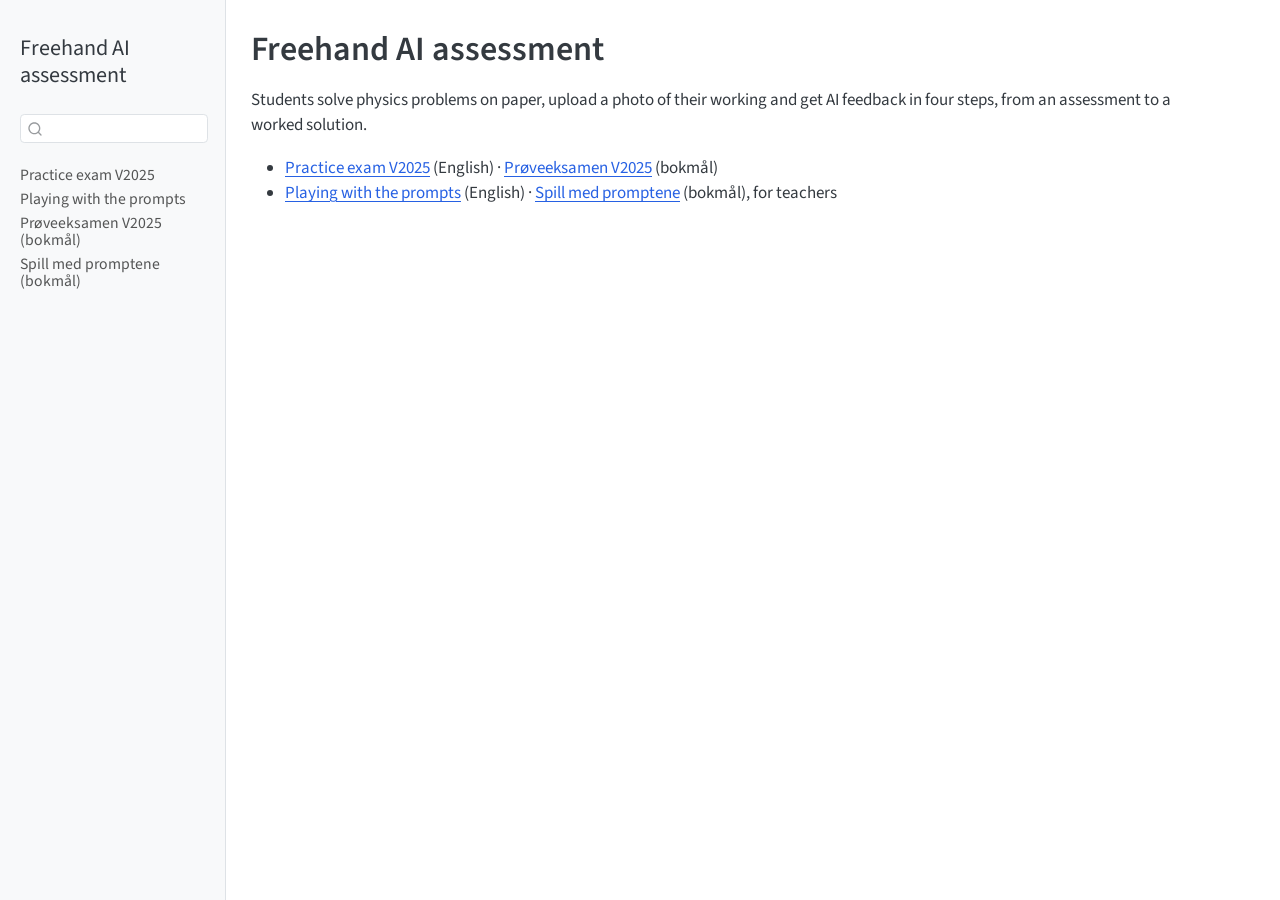
==== index.html @ 1fc7645c "deploy: 0e6fab5f75a5b756d3a11534e4a14f11f33ac2d0" ====
<!DOCTYPE html>
<html xmlns="http://www.w3.org/1999/xhtml" lang="en" xml:lang="en"><head>

<meta charset="utf-8">
<meta name="generator" content="quarto-1.8.27">

<meta name="viewport" content="width=device-width, initial-scale=1.0, user-scalable=yes">


<title>Freehand AI assessment</title>
<style>
code{white-space: pre-wrap;}
span.smallcaps{font-variant: small-caps;}
div.columns{display: flex; gap: min(4vw, 1.5em);}
div.column{flex: auto; overflow-x: auto;}
div.hanging-indent{margin-left: 1.5em; text-indent: -1.5em;}
ul.task-list{list-style: none;}
ul.task-list li input[type="checkbox"] {
  width: 0.8em;
  margin: 0 0.8em 0.2em -1em; /* quarto-specific, see https://github.com/quarto-dev/quarto-cli/issues/4556 */ 
  vertical-align: middle;
}
</style>


<script src="site_libs/quarto-nav/quarto-nav.js"></script>
<script src="site_libs/quarto-nav/headroom.min.js"></script>
<script src="site_libs/clipboard/clipboard.min.js"></script>
<script src="site_libs/quarto-search/autocomplete.umd.js"></script>
<script src="site_libs/quarto-search/fuse.min.js"></script>
<script src="site_libs/quarto-search/quarto-search.js"></script>
<meta name="quarto:offset" content="./">
<script src="site_libs/quarto-html/quarto.js" type="module"></script>
<script src="site_libs/quarto-html/tabsets/tabsets.js" type="module"></script>
<script src="site_libs/quarto-html/axe/axe-check.js" type="module"></script>
<script src="site_libs/quarto-html/popper.min.js"></script>
<script src="site_libs/quarto-html/tippy.umd.min.js"></script>
<script src="site_libs/quarto-html/anchor.min.js"></script>
<link href="site_libs/quarto-html/tippy.css" rel="stylesheet">
<link href="site_libs/quarto-html/quarto-syntax-highlighting-ed96de9b727972fe78a7b5d16c58bf87.css" rel="stylesheet" id="quarto-text-highlighting-styles">
<script src="site_libs/bootstrap/bootstrap.min.js"></script>
<link href="site_libs/bootstrap/bootstrap-icons.css" rel="stylesheet">
<link href="site_libs/bootstrap/bootstrap-f6725ec72a40a9c11b774886aa13be2c.min.css" rel="stylesheet" append-hash="true" id="quarto-bootstrap" data-mode="light">
<script src="site_libs/quarto-contrib/ctm-coi-frame-startup-1/coi-frame-startup.js"></script>
<script src="site_libs/quarto-contrib/ctm-assets-0.9.0/assets.js"></script>
<script src="site_libs/quarto-contrib/ctm-locale-0.9.0/ctm-locale.js"></script>
<script src="site_libs/quarto-contrib/ctm-locale-0.9.0/common.js"></script>
<script src="site_libs/quarto-contrib/ctm-locale-ui-0.9.0/ui.js"></script>
<script src="site_libs/quarto-contrib/ctm-layout-0.9.0/ctm-layout.js"></script>
<script src="site_libs/quarto-contrib/ctm-layout-0.9.0/ctm-settings.js"></script>
<link href="site_libs/quarto-contrib/ctm-layout-0.9.0/ctm-ui.css" rel="stylesheet">
<script src="site_libs/quarto-contrib/ai-feedback-0.9.0/feedback-core.js"></script>
<script src="site_libs/quarto-contrib/ai-feedback-0.9.0/feedback-dom.js"></script>
<script src="site_libs/quarto-contrib/ai-feedback-0.9.0/ai-feedback.js"></script>
<link href="site_libs/quarto-contrib/ai-feedback-0.9.0/ai-feedback.css" rel="stylesheet">
<script id="quarto-search-options" type="application/json">{
  "location": "sidebar",
  "copy-button": false,
  "collapse-after": 3,
  "panel-placement": "start",
  "type": "textbox",
  "limit": 50,
  "keyboard-shortcut": [
    "f",
    "/",
    "s"
  ],
  "show-item-context": false,
  "language": {
    "search-no-results-text": "No results",
    "search-matching-documents-text": "matching documents",
    "search-copy-link-title": "Copy link to search",
    "search-hide-matches-text": "Hide additional matches",
    "search-more-match-text": "more match in this document",
    "search-more-matches-text": "more matches in this document",
    "search-clear-button-title": "Clear",
    "search-text-placeholder": "",
    "search-detached-cancel-button-title": "Cancel",
    "search-submit-button-title": "Submit",
    "search-label": "Search"
  }
}</script>
<script>globalThis.CTM_ASSETS={"bases":{"font-awesome":"https://cdn.jsdelivr.net/npm/@fortawesome/fontawesome-free@6.5.1/","jsxgraph":"https://cdn.jsdelivr.net/npm/jsxgraph@1.14.2/","katex":"https://cdn.jsdelivr.net/npm/katex@0.16.47/","mathjax-newcm-font":"https://cdn.jsdelivr.net/npm/@mathjax/mathjax-newcm-font@4.1.3/","mathjax3":"https://cdn.jsdelivr.net/npm/mathjax@3.2.2/","mathjax4":"https://cdn.jsdelivr.net/npm/mathjax@4.1.3/","monaco-editor":"https://cdn.jsdelivr.net/npm/monaco-editor@0.46.0/","pyodide":"https://cdn.jsdelivr.net/pyodide/v0.28.3/full/","source-sans-pro":"https://cdn.jsdelivr.net/npm/@fontsource/source-sans-pro@5.3.0/"},"mode":"cdn","v":1};</script>


<link rel="stylesheet" href="styles.css">
</head>

<body class="nav-sidebar docked fullcontent quarto-light">

<div id="quarto-search-results"></div>
  <header id="quarto-header" class="headroom fixed-top">
  <nav class="quarto-secondary-nav">
    <div class="container-fluid d-flex">
      <button type="button" class="quarto-btn-toggle btn" data-bs-toggle="collapse" role="button" data-bs-target=".quarto-sidebar-collapse-item" aria-controls="quarto-sidebar" aria-expanded="false" aria-label="Toggle sidebar navigation" onclick="if (window.quartoToggleHeadroom) { window.quartoToggleHeadroom(); }">
        <i class="bi bi-layout-text-sidebar-reverse"></i>
      </button>
        <nav class="quarto-page-breadcrumbs" aria-label="breadcrumb"><ol class="breadcrumb"><li class="breadcrumb-item">
      Freehand AI assessment
      </li></ol></nav>
        <a class="flex-grow-1" role="navigation" data-bs-toggle="collapse" data-bs-target=".quarto-sidebar-collapse-item" aria-controls="quarto-sidebar" aria-expanded="false" aria-label="Toggle sidebar navigation" onclick="if (window.quartoToggleHeadroom) { window.quartoToggleHeadroom(); }">      
        </a>
      <button type="button" class="btn quarto-search-button" aria-label="Search" onclick="window.quartoOpenSearch();">
        <i class="bi bi-search"></i>
      </button>
    </div>
  </nav>
</header>
<!-- content -->
<div id="quarto-content" class="quarto-container page-columns page-rows-contents page-layout-article">
<!-- sidebar -->
  <nav id="quarto-sidebar" class="sidebar collapse collapse-horizontal quarto-sidebar-collapse-item sidebar-navigation docked overflow-auto">
    <div class="pt-lg-2 mt-2 text-left sidebar-header">
    <div class="sidebar-title mb-0 py-0">
      <a href="./">Freehand AI assessment</a> 
    </div>
      </div>
        <div class="mt-2 flex-shrink-0 align-items-center">
        <div class="sidebar-search">
        <div id="quarto-search" class="" title="Search"></div>
        </div>
        </div>
    <div class="sidebar-menu-container"> 
    <ul class="list-unstyled mt-1">
        <li class="sidebar-item">
  <div class="sidebar-item-container"> 
  <a href="./pages/handwriting-ai.html" class="sidebar-item-text sidebar-link">
 <span class="menu-text">Practice exam V2025</span></a>
  </div>
</li>
        <li class="sidebar-item">
  <div class="sidebar-item-container"> 
  <a href="./pages/handwriting-ai-prompts.html" class="sidebar-item-text sidebar-link">
 <span class="menu-text">Playing with the prompts</span></a>
  </div>
</li>
        <li class="sidebar-item">
  <div class="sidebar-item-container"> 
  <a href="./pages/handskrift-ki.html" class="sidebar-item-text sidebar-link">
 <span class="menu-text">Prøveeksamen V2025 (bokmål)</span></a>
  </div>
</li>
        <li class="sidebar-item">
  <div class="sidebar-item-container"> 
  <a href="./pages/handskrift-ki-prompter.html" class="sidebar-item-text sidebar-link">
 <span class="menu-text">Spill med promptene (bokmål)</span></a>
  </div>
</li>
    </ul>
    </div>
</nav>
<div id="quarto-sidebar-glass" class="quarto-sidebar-collapse-item" data-bs-toggle="collapse" data-bs-target=".quarto-sidebar-collapse-item"></div>
<!-- margin-sidebar -->
    
<!-- main -->
<main class="content" id="quarto-document-content">
<script>window.__aiFeedbackPolicies = {"layers":[],"pageLayers":[]};</script>
<script>window.__aiFeedbackConfig = {"baseUrl":"","mode":"api","model":""};</script>
<script>window.__mathExerciseConfig = {"lang":"en","stopAfter":20};</script>

<header id="title-block-header" class="quarto-title-block default">
<div class="quarto-title">
<h1 class="title">Freehand AI assessment</h1>
</div>



<div class="quarto-title-meta">

    
  
    
  </div>
  


</header>


<p>Students solve physics problems on paper, upload a photo of their working and get AI feedback in four steps, from an assessment to a worked solution.</p>
<ul>
<li><a href="./pages/handwriting-ai.html">Practice exam V2025</a> (English) · <a href="./pages/handskrift-ki.html">Prøveeksamen V2025</a> (bokmål)</li>
<li><a href="./pages/handwriting-ai-prompts.html">Playing with the prompts</a> (English) · <a href="./pages/handskrift-ki-prompter.html">Spill med promptene</a> (bokmål), for teachers</li>
</ul>


<!--ctm-layout-generated--><span id="ctm-layout-ready" hidden=""></span>

</main> <!-- /main -->
<script id="quarto-html-after-body" type="application/javascript">
  window.document.addEventListener("DOMContentLoaded", function (event) {
    const icon = "";
    const anchorJS = new window.AnchorJS();
    anchorJS.options = {
      placement: 'right',
      icon: icon
    };
    anchorJS.add('.anchored');
    const isCodeAnnotation = (el) => {
      for (const clz of el.classList) {
        if (clz.startsWith('code-annotation-')) {                     
          return true;
        }
      }
      return false;
    }
    const onCopySuccess = function(e) {
      // button target
      const button = e.trigger;
      // don't keep focus
      button.blur();
      // flash "checked"
      button.classList.add('code-copy-button-checked');
      var currentTitle = button.getAttribute("title");
      button.setAttribute("title", "Copied!");
      let tooltip;
      if (window.bootstrap) {
        button.setAttribute("data-bs-toggle", "tooltip");
        button.setAttribute("data-bs-placement", "left");
        button.setAttribute("data-bs-title", "Copied!");
        tooltip = new bootstrap.Tooltip(button, 
          { trigger: "manual", 
            customClass: "code-copy-button-tooltip",
            offset: [0, -8]});
        tooltip.show();    
      }
      setTimeout(function() {
        if (tooltip) {
          tooltip.hide();
          button.removeAttribute("data-bs-title");
          button.removeAttribute("data-bs-toggle");
          button.removeAttribute("data-bs-placement");
        }
        button.setAttribute("title", currentTitle);
        button.classList.remove('code-copy-button-checked');
      }, 1000);
      // clear code selection
      e.clearSelection();
    }
    const getTextToCopy = function(trigger) {
      const outerScaffold = trigger.parentElement.cloneNode(true);
      const codeEl = outerScaffold.querySelector('code');
      for (const childEl of codeEl.children) {
        if (isCodeAnnotation(childEl)) {
          childEl.remove();
        }
      }
      return codeEl.innerText;
    }
    const clipboard = new window.ClipboardJS('.code-copy-button:not([data-in-quarto-modal])', {
      text: getTextToCopy
    });
    clipboard.on('success', onCopySuccess);
    if (window.document.getElementById('quarto-embedded-source-code-modal')) {
      const clipboardModal = new window.ClipboardJS('.code-copy-button[data-in-quarto-modal]', {
        text: getTextToCopy,
        container: window.document.getElementById('quarto-embedded-source-code-modal')
      });
      clipboardModal.on('success', onCopySuccess);
    }
      var localhostRegex = new RegExp(/^(?:http|https):\/\/localhost\:?[0-9]*\//);
      var mailtoRegex = new RegExp(/^mailto:/);
        var filterRegex = new RegExp('/' + window.location.host + '/');
      var isInternal = (href) => {
          return filterRegex.test(href) || localhostRegex.test(href) || mailtoRegex.test(href);
      }
      // Inspect non-navigation links and adorn them if external
     var links = window.document.querySelectorAll('a[href]:not(.nav-link):not(.navbar-brand):not(.toc-action):not(.sidebar-link):not(.sidebar-item-toggle):not(.pagination-link):not(.no-external):not([aria-hidden]):not(.dropdown-item):not(.quarto-navigation-tool):not(.about-link)');
      for (var i=0; i<links.length; i++) {
        const link = links[i];
        if (!isInternal(link.href)) {
          // undo the damage that might have been done by quarto-nav.js in the case of
          // links that we want to consider external
          if (link.dataset.originalHref !== undefined) {
            link.href = link.dataset.originalHref;
          }
        }
      }
    function tippyHover(el, contentFn, onTriggerFn, onUntriggerFn) {
      const config = {
        allowHTML: true,
        maxWidth: 500,
        delay: 100,
        arrow: false,
        appendTo: function(el) {
            return el.parentElement;
        },
        interactive: true,
        interactiveBorder: 10,
        theme: 'quarto',
        placement: 'bottom-start',
      };
      if (contentFn) {
        config.content = contentFn;
      }
      if (onTriggerFn) {
        config.onTrigger = onTriggerFn;
      }
      if (onUntriggerFn) {
        config.onUntrigger = onUntriggerFn;
      }
      window.tippy(el, config); 
    }
    const noterefs = window.document.querySelectorAll('a[role="doc-noteref"]');
    for (var i=0; i<noterefs.length; i++) {
      const ref = noterefs[i];
      tippyHover(ref, function() {
        // use id or data attribute instead here
        let href = ref.getAttribute('data-footnote-href') || ref.getAttribute('href');
        try { href = new URL(href).hash; } catch {}
        const id = href.replace(/^#\/?/, "");
        const note = window.document.getElementById(id);
        if (note) {
          return note.innerHTML;
        } else {
          return "";
        }
      });
    }
    const xrefs = window.document.querySelectorAll('a.quarto-xref');
    const processXRef = (id, note) => {
      // Strip column container classes
      const stripColumnClz = (el) => {
        el.classList.remove("page-full", "page-columns");
        if (el.children) {
          for (const child of el.children) {
            stripColumnClz(child);
          }
        }
      }
      stripColumnClz(note)
      if (id === null || id.startsWith('sec-')) {
        // Special case sections, only their first couple elements
        const container = document.createElement("div");
        if (note.children && note.children.length > 2) {
          container.appendChild(note.children[0].cloneNode(true));
          for (let i = 1; i < note.children.length; i++) {
            const child = note.children[i];
            if (child.tagName === "P" && child.innerText === "") {
              continue;
            } else {
              container.appendChild(child.cloneNode(true));
              break;
            }
          }
          if (window.Quarto?.typesetMath) {
            window.Quarto.typesetMath(container);
          }
          return container.innerHTML
        } else {
          if (window.Quarto?.typesetMath) {
            window.Quarto.typesetMath(note);
          }
          return note.innerHTML;
        }
      } else {
        // Remove any anchor links if they are present
        const anchorLink = note.querySelector('a.anchorjs-link');
        if (anchorLink) {
          anchorLink.remove();
        }
        if (window.Quarto?.typesetMath) {
          window.Quarto.typesetMath(note);
        }
        if (note.classList.contains("callout")) {
          return note.outerHTML;
        } else {
          return note.innerHTML;
        }
      }
    }
    for (var i=0; i<xrefs.length; i++) {
      const xref = xrefs[i];
      tippyHover(xref, undefined, function(instance) {
        instance.disable();
        let url = xref.getAttribute('href');
        let hash = undefined; 
        if (url.startsWith('#')) {
          hash = url;
        } else {
          try { hash = new URL(url).hash; } catch {}
        }
        if (hash) {
          const id = hash.replace(/^#\/?/, "");
          const note = window.document.getElementById(id);
          if (note !== null) {
            try {
              const html = processXRef(id, note.cloneNode(true));
              instance.setContent(html);
            } finally {
              instance.enable();
              instance.show();
            }
          } else {
            // See if we can fetch this
            fetch(url.split('#')[0])
            .then(res => res.text())
            .then(html => {
              const parser = new DOMParser();
              const htmlDoc = parser.parseFromString(html, "text/html");
              const note = htmlDoc.getElementById(id);
              if (note !== null) {
                const html = processXRef(id, note);
                instance.setContent(html);
              } 
            }).finally(() => {
              instance.enable();
              instance.show();
            });
          }
        } else {
          // See if we can fetch a full url (with no hash to target)
          // This is a special case and we should probably do some content thinning / targeting
          fetch(url)
          .then(res => res.text())
          .then(html => {
            const parser = new DOMParser();
            const htmlDoc = parser.parseFromString(html, "text/html");
            const note = htmlDoc.querySelector('main.content');
            if (note !== null) {
              // This should only happen for chapter cross references
              // (since there is no id in the URL)
              // remove the first header
              if (note.children.length > 0 && note.children[0].tagName === "HEADER") {
                note.children[0].remove();
              }
              const html = processXRef(null, note);
              instance.setContent(html);
            } 
          }).finally(() => {
            instance.enable();
            instance.show();
          });
        }
      }, function(instance) {
      });
    }
        let selectedAnnoteEl;
        const selectorForAnnotation = ( cell, annotation) => {
          let cellAttr = 'data-code-cell="' + cell + '"';
          let lineAttr = 'data-code-annotation="' +  annotation + '"';
          const selector = 'span[' + cellAttr + '][' + lineAttr + ']';
          return selector;
        }
        const selectCodeLines = (annoteEl) => {
          const doc = window.document;
          const targetCell = annoteEl.getAttribute("data-target-cell");
          const targetAnnotation = annoteEl.getAttribute("data-target-annotation");
          const annoteSpan = window.document.querySelector(selectorForAnnotation(targetCell, targetAnnotation));
          const lines = annoteSpan.getAttribute("data-code-lines").split(",");
          const lineIds = lines.map((line) => {
            return targetCell + "-" + line;
          })
          let top = null;
          let height = null;
          let parent = null;
          if (lineIds.length > 0) {
              //compute the position of the single el (top and bottom and make a div)
              const el = window.document.getElementById(lineIds[0]);
              top = el.offsetTop;
              height = el.offsetHeight;
              parent = el.parentElement.parentElement;
            if (lineIds.length > 1) {
              const lastEl = window.document.getElementById(lineIds[lineIds.length - 1]);
              const bottom = lastEl.offsetTop + lastEl.offsetHeight;
              height = bottom - top;
            }
            if (top !== null && height !== null && parent !== null) {
              // cook up a div (if necessary) and position it 
              let div = window.document.getElementById("code-annotation-line-highlight");
              if (div === null) {
                div = window.document.createElement("div");
                div.setAttribute("id", "code-annotation-line-highlight");
                div.style.position = 'absolute';
                parent.appendChild(div);
              }
              div.style.top = top - 2 + "px";
              div.style.height = height + 4 + "px";
              div.style.left = 0;
              let gutterDiv = window.document.getElementById("code-annotation-line-highlight-gutter");
              if (gutterDiv === null) {
                gutterDiv = window.document.createElement("div");
                gutterDiv.setAttribute("id", "code-annotation-line-highlight-gutter");
                gutterDiv.style.position = 'absolute';
                const codeCell = window.document.getElementById(targetCell);
                const gutter = codeCell.querySelector('.code-annotation-gutter');
                gutter.appendChild(gutterDiv);
              }
              gutterDiv.style.top = top - 2 + "px";
              gutterDiv.style.height = height + 4 + "px";
            }
            selectedAnnoteEl = annoteEl;
          }
        };
        const unselectCodeLines = () => {
          const elementsIds = ["code-annotation-line-highlight", "code-annotation-line-highlight-gutter"];
          elementsIds.forEach((elId) => {
            const div = window.document.getElementById(elId);
            if (div) {
              div.remove();
            }
          });
          selectedAnnoteEl = undefined;
        };
          // Handle positioning of the toggle
      window.addEventListener(
        "resize",
        throttle(() => {
          elRect = undefined;
          if (selectedAnnoteEl) {
            selectCodeLines(selectedAnnoteEl);
          }
        }, 10)
      );
      function throttle(fn, ms) {
      let throttle = false;
      let timer;
        return (...args) => {
          if(!throttle) { // first call gets through
              fn.apply(this, args);
              throttle = true;
          } else { // all the others get throttled
              if(timer) clearTimeout(timer); // cancel #2
              timer = setTimeout(() => {
                fn.apply(this, args);
                timer = throttle = false;
              }, ms);
          }
        };
      }
        // Attach click handler to the DT
        const annoteDls = window.document.querySelectorAll('dt[data-target-cell]');
        for (const annoteDlNode of annoteDls) {
          annoteDlNode.addEventListener('click', (event) => {
            const clickedEl = event.target;
            if (clickedEl !== selectedAnnoteEl) {
              unselectCodeLines();
              const activeEl = window.document.querySelector('dt[data-target-cell].code-annotation-active');
              if (activeEl) {
                activeEl.classList.remove('code-annotation-active');
              }
              selectCodeLines(clickedEl);
              clickedEl.classList.add('code-annotation-active');
            } else {
              // Unselect the line
              unselectCodeLines();
              clickedEl.classList.remove('code-annotation-active');
            }
          });
        }
    const findCites = (el) => {
      const parentEl = el.parentElement;
      if (parentEl) {
        const cites = parentEl.dataset.cites;
        if (cites) {
          return {
            el,
            cites: cites.split(' ')
          };
        } else {
          return findCites(el.parentElement)
        }
      } else {
        return undefined;
      }
    };
    var bibliorefs = window.document.querySelectorAll('a[role="doc-biblioref"]');
    for (var i=0; i<bibliorefs.length; i++) {
      const ref = bibliorefs[i];
      const citeInfo = findCites(ref);
      if (citeInfo) {
        tippyHover(citeInfo.el, function() {
          var popup = window.document.createElement('div');
          citeInfo.cites.forEach(function(cite) {
            var citeDiv = window.document.createElement('div');
            citeDiv.classList.add('hanging-indent');
            citeDiv.classList.add('csl-entry');
            var biblioDiv = window.document.getElementById('ref-' + cite);
            if (biblioDiv) {
              citeDiv.innerHTML = biblioDiv.innerHTML;
            }
            popup.appendChild(citeDiv);
          });
          return popup.innerHTML;
        });
      }
    }
  });
  </script>
</div> <!-- /content -->




</body></html>
---- site_libs/quarto-html/tippy.css ----
.tippy-box[data-animation=fade][data-state=hidden]{opacity:0}[data-tippy-root]{max-width:calc(100vw - 10px)}.tippy-box{position:relative;background-color:#333;color:#fff;border-radius:4px;font-size:14px;line-height:1.4;white-space:normal;outline:0;transition-property:transform,visibility,opacity}.tippy-box[data-placement^=top]>.tippy-arrow{bottom:0}.tippy-box[data-placement^=top]>.tippy-arrow:before{bottom:-7px;left:0;border-width:8px 8px 0;border-top-color:initial;transform-origin:center top}.tippy-box[data-placement^=bottom]>.tippy-arrow{top:0}.tippy-box[data-placement^=bottom]>.tippy-arrow:before{top:-7px;left:0;border-width:0 8px 8px;border-bottom-color:initial;transform-origin:center bottom}.tippy-box[data-placement^=left]>.tippy-arrow{right:0}.tippy-box[data-placement^=left]>.tippy-arrow:before{border-width:8px 0 8px 8px;border-left-color:initial;right:-7px;transform-origin:center left}.tippy-box[data-placement^=right]>.tippy-arrow{left:0}.tippy-box[data-placement^=right]>.tippy-arrow:before{left:-7px;border-width:8px 8px 8px 0;border-right-color:initial;transform-origin:center right}.tippy-box[data-inertia][data-state=visible]{transition-timing-function:cubic-bezier(.54,1.5,.38,1.11)}.tippy-arrow{width:16px;height:16px;color:#333}.tippy-arrow:before{content:"";position:absolute;border-color:transparent;border-style:solid}.tippy-content{position:relative;padding:5px 9px;z-index:1}
---- site_libs/quarto-html/quarto-syntax-highlighting-ed96de9b727972fe78a7b5d16c58bf87.css ----
/* quarto syntax highlight colors */
:root {
  --quarto-hl-ot-color: #003B4F;
  --quarto-hl-at-color: #657422;
  --quarto-hl-ss-color: #20794D;
  --quarto-hl-an-color: #5E5E5E;
  --quarto-hl-fu-color: #4758AB;
  --quarto-hl-st-color: #20794D;
  --quarto-hl-cf-color: #003B4F;
  --quarto-hl-op-color: #5E5E5E;
  --quarto-hl-er-color: #AD0000;
  --quarto-hl-bn-color: #AD0000;
  --quarto-hl-al-color: #AD0000;
  --quarto-hl-va-color: #111111;
  --quarto-hl-bu-color: inherit;
  --quarto-hl-ex-color: inherit;
  --quarto-hl-pp-color: #AD0000;
  --quarto-hl-in-color: #5E5E5E;
  --quarto-hl-vs-color: #20794D;
  --quarto-hl-wa-color: #5E5E5E;
  --quarto-hl-do-color: #5E5E5E;
  --quarto-hl-im-color: #00769E;
  --quarto-hl-ch-color: #20794D;
  --quarto-hl-dt-color: #AD0000;
  --quarto-hl-fl-color: #AD0000;
  --quarto-hl-co-color: #5E5E5E;
  --quarto-hl-cv-color: #5E5E5E;
  --quarto-hl-cn-color: #8f5902;
  --quarto-hl-sc-color: #5E5E5E;
  --quarto-hl-dv-color: #AD0000;
  --quarto-hl-kw-color: #003B4F;
}

/* other quarto variables */
:root {
  --quarto-font-monospace: SFMono-Regular, Menlo, Monaco, Consolas, "Liberation Mono", "Courier New", monospace;
}

/* syntax highlight based on Pandoc's rules */
pre > code.sourceCode > span {
  color: #003B4F;
}

code.sourceCode > span {
  color: #003B4F;
}

div.sourceCode,
div.sourceCode pre.sourceCode {
  color: #003B4F;
}

/* Normal */
code span {
  color: #003B4F;
}

/* Alert */
code span.al {
  color: #AD0000;
  font-style: inherit;
}

/* Annotation */
code span.an {
  color: #5E5E5E;
  font-style: inherit;
}

/* Attribute */
code span.at {
  color: #657422;
  font-style: inherit;
}

/* BaseN */
code span.bn {
  color: #AD0000;
  font-style: inherit;
}

/* BuiltIn */
code span.bu {
  font-style: inherit;
}

/* ControlFlow */
code span.cf {
  color: #003B4F;
  font-weight: bold;
  font-style: inherit;
}

/* Char */
code span.ch {
  color: #20794D;
  font-style: inherit;
}

/* Constant */
code span.cn {
  color: #8f5902;
  font-style: inherit;
}

/* Comment */
code span.co {
  color: #5E5E5E;
  font-style: inherit;
}

/* CommentVar */
code span.cv {
  color: #5E5E5E;
  font-style: italic;
}

/* Documentation */
code span.do {
  color: #5E5E5E;
  font-style: italic;
}

/* DataType */
code span.dt {
  color: #AD0000;
  font-style: inherit;
}

/* DecVal */
code span.dv {
  color: #AD0000;
  font-style: inherit;
}

/* Error */
code span.er {
  color: #AD0000;
  font-style: inherit;
}

/* Extension */
code span.ex {
  font-style: inherit;
}

/* Float */
code span.fl {
  color: #AD0000;
  font-style: inherit;
}

/* Function */
code span.fu {
  color: #4758AB;
  font-style: inherit;
}

/* Import */
code span.im {
  color: #00769E;
  font-style: inherit;
}

/* Information */
code span.in {
  color: #5E5E5E;
  font-style: inherit;
}

/* Keyword */
code span.kw {
  color: #003B4F;
  font-weight: bold;
  font-style: inherit;
}

/* Operator */
code span.op {
  color: #5E5E5E;
  font-style: inherit;
}

/* Other */
code span.ot {
  color: #003B4F;
  font-style: inherit;
}

/* Preprocessor */
code span.pp {
  color: #AD0000;
  font-style: inherit;
}

/* SpecialChar */
code span.sc {
  color: #5E5E5E;
  font-style: inherit;
}

/* SpecialString */
code span.ss {
  color: #20794D;
  font-style: inherit;
}

/* String */
code span.st {
  color: #20794D;
  font-style: inherit;
}

/* Variable */
code span.va {
  color: #111111;
  font-style: inherit;
}

/* VerbatimString */
code span.vs {
  color: #20794D;
  font-style: inherit;
}

/* Warning */
code span.wa {
  color: #5E5E5E;
  font-style: italic;
}

.prevent-inlining {
  content: "</";
}

/*# sourceMappingURL=0920dd6d7437995b8cdf7429764427b1.css.map */
---- site_libs/quarto-contrib/ctm-layout-0.9.0/ctm-ui.css ----
/* CTM Assessment: reveals, the lecture/reading switch, embedded pages and
 * link targets (ctm-libs) — AGPL-3.0-or-later. Colours are custom properties;
 * a site overrides them on :root (light) or .quarto-dark (dark). The values
 * are the courses' own: ingmat3a's "Gå i dybden" box and switch, ctm-demo's
 * green solution box. Text keeps the theme's colour, and the backgrounds are
 * faint tints over the page: on white they give exactly the courses' #f6f8fa,
 * #f4f8f4 and #f4f8fa; under a dark theme (also one without a light twin,
 * where Quarto sets no .quarto-dark) they stay dark, and the theme's text
 * reads as on the page itself. */
:root {
  /* Shared control dimensions; existing feedback defaults stay identical. */
  --ctm-button-font-size: .875rem;
  --ctm-button-padding-y: .375rem;
  --ctm-button-padding-x: .75rem;
  --ctm-button-line-height: 1.5;
  --ctm-button-radius: var(--bs-border-radius, .375rem);
  --ctm-reveal-border: #7899ac;
  --ctm-reveal-background: rgba(75, 115, 155, 0.05);
  --ctm-reveal-solution-border: #4f7d57;
  --ctm-reveal-solution-background: rgba(35, 115, 35, 0.05);
  --ctm-reveal-details-border: #9aaebc;
  --ctm-reveal-focus: #ad6600;
  --ctm-modes-border: #9aaebc;
  --ctm-modes-background: rgba(35, 115, 155, 0.05);
  --ctm-modes-button-border: #245b79;
  --ctm-modes-button-background: #fff;
  --ctm-modes-button-color: #183e53;
  --ctm-modes-pressed-background: #245b79;
  --ctm-modes-pressed-color: #fff;
  --ctm-embed-border: #d4e0e7;
}
.quarto-dark {
  --ctm-reveal-border: #7899ac;
  --ctm-reveal-solution-border: #6f9f77;
  --ctm-reveal-details-border: #7d93a3;
  --ctm-reveal-focus: #f0a43a;
  --ctm-modes-border: #5d7383;
  --ctm-modes-button-border: #7fb2cf;
  --ctm-modes-button-background: transparent;
  --ctm-modes-button-color: #d6e6ef;
  --ctm-modes-pressed-background: #7fb2cf;
  --ctm-modes-pressed-color: #10222d;
  --ctm-embed-border: #3c4c57;
}

/* Reveals: <details class="ctm-reveal <kind>"> with a summary and a
 * .ctm-reveal-body. "Gå i dybden" (.reading-step) and .hint share the box;
 * .solution is green; .details (closed, never touched by the switch) is
 * related but distinct: a dashed line, no fill, a plain summary with "›". */
details.ctm-reveal {
  margin: 1rem 0;
  padding: 0.7rem 1rem;
  border-left: 3px solid var(--ctm-reveal-border);
  background: var(--ctm-reveal-background);
}
details.ctm-reveal.solution {
  border-left-color: var(--ctm-reveal-solution-border);
  background: var(--ctm-reveal-solution-background);
}
details.ctm-reveal > summary { cursor: pointer; font-weight: 600; }
details.ctm-reveal[open] > summary { margin-bottom: 0.8rem; }
details.ctm-reveal > summary:focus-visible {
  outline: 3px solid var(--ctm-reveal-focus);
  outline-offset: 3px;
}
details.ctm-reveal.details {
  border-left: 2px dashed var(--ctm-reveal-details-border);
  background: transparent;
}
details.ctm-reveal.details > summary {
  font-weight: 400;
  list-style: none;
}
details.ctm-reveal.details > summary::-webkit-details-marker { display: none; }
/* The "›" is drawn, not written: no text for screen readers to read out. */
details.ctm-reveal.details > summary::before {
  content: "";
  display: inline-block;
  width: 0.42em;
  height: 0.42em;
  margin: 0 0.6em 0.12em 0.15em;
  border-right: 0.12em solid currentColor;
  border-bottom: 0.12em solid currentColor;
  transform: rotate(-45deg);
  transition: transform 0.15s ease-in-out;
}
details.ctm-reveal.details[open] > summary::before { transform: rotate(45deg); }
.ctm-reveal-body > :last-child { margin-bottom: 0; }

/* The lecture/reading switch (hidden until ui/ctm-reveal.js runs). */
.ctm-modes {
  padding: 0.85rem 1rem;
  margin: 1rem 0 1.5rem;
  border: 1px solid var(--ctm-modes-border);
  border-radius: 0.4rem;
  background: var(--ctm-modes-background);
}
.ctm-modes[hidden] { display: none; }
.ctm-modes button {
  padding: 0.4rem 0.85rem;
  margin: 0.25rem 0.4rem 0.25rem 0;
  border: 1px solid var(--ctm-modes-button-border);
  border-radius: 0.3rem;
  background: var(--ctm-modes-button-background);
  color: var(--ctm-modes-button-color);
}
.ctm-modes button[aria-pressed="true"] {
  background: var(--ctm-modes-pressed-background);
  color: var(--ctm-modes-pressed-color);
}
.ctm-modes button:focus-visible {
  outline: 3px solid var(--ctm-reveal-focus);
  outline-offset: 3px;
}
.ctm-modes-status { display: block; margin-top: 0.4rem; font-size: 0.9rem; }

/* Embedded pages (::: {.embed}); the height comes with the element. */
.ctm-embed {
  width: 100%;
  border: 1px solid var(--ctm-embed-border);
  border-radius: 6px;
}

/* A link target that ui/ctm-nav.js focuses (tabindex -1 while focused): no
 * ring for mouse users. Only its own targets: the rest of the page keeps the
 * theme's rules. */
[data-ctm-nav-focus]:focus:not(:focus-visible) { outline: none; }

@media print {
  .ctm-modes { display: none !important; }
}

/* Saved answers, progress, export and shared copy. */
.ctm-save-bar, .ctm-progress, .ctm-export-view {
  margin:1rem 0;padding:.85rem 1rem;border:1px solid var(--ctm-modes-border);border-radius:.4rem;background:var(--ctm-modes-background);
}
.ctm-save-bar[hidden] {display:none;}
.ctm-save-bar p {margin:0 0 .5rem;}
.ctm-save-actions, .ctm-export-view>div {display:flex;flex-wrap:wrap;gap:.5rem;}
.ctm-save-bar button, .ctm-export-view button, .ctm-copy-dialog button, .ctm-progress button {
  padding:.4rem .65rem;border:1px solid var(--ctm-modes-button-border);border-radius:.3rem;
  background:var(--ctm-modes-button-background);color:var(--ctm-modes-button-color);
}
.ctm-save-bar button:focus-visible, .ctm-export-view button:focus-visible, .ctm-progress button:focus-visible {
  outline:3px solid var(--ctm-reveal-focus);outline-offset:2px;
}
.ctm-save-status {display:block;margin-top:.5rem;}
.ctm-save-status:empty {margin:0;}
.ctm-progress ol {display:flex;flex-wrap:wrap;gap:.5rem;list-style:none;padding-left:0;}
.ctm-progress-outdated, .ctm-saved-result {opacity:.65;}
.ctm-export-view textarea, .ctm-copy-dialog textarea {display:block;box-sizing:border-box;width:100%;margin-top:1rem;font-family:monospace;}
.ctm-copy-dialog {width:min(90vw,55rem);}
.ctm-copy-status {position:fixed;width:1px;height:1px;overflow:hidden;clip-path:inset(50%);}
@media print {
  .ctm-save-bar,.ctm-progress,.ctm-export-view,.ctm-copy-dialog,.ctm-copy-status {display:none !important;}
}

/* Shared settings and a quiet save indicator, outside the exercise flow. */
.ctm-sr-only {position:absolute!important;width:1px;height:1px;padding:0;margin:-1px;overflow:hidden;clip-path:inset(50%);white-space:nowrap;border:0;}
.ctm-settings-toolbar {display:flex;align-items:center;justify-content:flex-end;gap:.5rem;margin:.25rem 0 .75rem;}
.ctm-icon-button {display:inline-flex;align-items:center;justify-content:center;box-sizing:border-box;min-width:44px;min-height:44px;padding:.35rem;border:1px solid var(--ctm-modes-border);border-radius:.35rem;background:var(--bs-body-bg,Canvas);color:var(--bs-body-color,CanvasText);font:inherit;cursor:pointer;}
.ctm-icon-button:focus-visible,.ctm-save-summary:focus-visible,.ctm-settings button:focus-visible {outline:3px solid var(--ctm-reveal-focus);outline-offset:3px;}
.ctm-save-summary {background:none;border:0;padding:.25rem;color:inherit;font:inherit;font-size:.8rem;text-decoration:underline;text-underline-offset:.2em;cursor:pointer;}
.ctm-settings,.ctm-questions-dialog {box-sizing:border-box;max-width:calc(100vw - 2rem);max-height:85dvh;overflow:auto;overscroll-behavior:contain;border:1px solid var(--ctm-modes-border);border-radius:.5rem;background:var(--bs-body-bg,Canvas);color:var(--bs-body-color,CanvasText);padding:1rem;}
.ctm-settings {width:42rem;}
.ctm-settings::backdrop,.ctm-questions-dialog::backdrop {background:rgb(0 0 0 / .35);}
.ctm-settings>h2 {font-size:1.25rem;margin:0 3rem 1rem 0;}
.ctm-settings-close {position:absolute;right:.75rem;top:.75rem;}
.ctm-settings>section {padding-top:1rem;margin-top:1rem;border-top:1px solid var(--ctm-modes-border);}
.ctm-settings h3 {font-size:1.05rem;}
.ctm-settings .ctm-save-bar {margin:0;padding:0;border:0;background:none;}
.ctm-settings .ctm-save-actions {flex-direction:column;align-items:flex-start;}
.ctm-settings [data-ctm-export] {margin-bottom:.75rem;}
.ctm-settings [data-ctm-clear-page],.ctm-settings [data-ctm-clear-course] {border-color:var(--ctm-modes-border);background:none;color:inherit;}
.ctm-settings .ai-feedback-settings {box-sizing:border-box;width:100%;max-height:none;padding:0;margin:0;border:0;border-radius:0;background:transparent;color:inherit;overflow:visible;}
.ctm-settings .ai-feedback-settings-grid {grid-template-columns:repeat(auto-fit,minmax(min(100%,14rem),1fr));}
.ctm-settings .ai-feedback-settings-grid input,.ctm-settings .ai-feedback-settings-grid select {box-sizing:border-box;min-width:0;}
.ctm-settings .ai-feedback-notice {color:inherit;}

/* Number-only question tiles. Credit fills bottom-up without changing text contrast. */
.ctm-quiz-rail {width:100%;max-width:10rem;max-height:65dvh;overflow:auto;padding:.35rem;scrollbar-width:thin;}
.ctm-quiz-rail-fixed {position:fixed;top:6rem;width:10rem;z-index:10;}
.ctm-quiz-rail .ctm-progress {margin:0 0 .75rem;padding:0;border:0;background:none;}
.ctm-progress ol {display:grid;grid-template-columns:repeat(3,44px);gap:4px;margin:0;list-style:none;padding:0;}
.ctm-progress li {margin:0;padding:0;}
.ctm-progress button.ctm-question-tile {position:relative;box-sizing:border-box;display:flex;align-items:center;justify-content:center;width:36px;height:36px;min-width:0;padding:0;margin:4px;border:1px solid currentColor;border-radius:3px;font:inherit;font-size:.875rem;font-weight:700;color:var(--bs-body-color,CanvasText);background:linear-gradient(to top,color-mix(in srgb,currentColor 24%,transparent) var(--ctm-credit,0%),transparent var(--ctm-credit,0%));cursor:pointer;}
.ctm-question-tile::before {content:"";position:absolute;inset:-5px;}
.ctm-question-tile[data-status="answered"]::after {content:"";position:absolute;right:2px;top:2px;width:5px;height:5px;border-radius:50%;background:currentColor;}
.ctm-question-tile[data-status="wrong"]::after {content:"×";position:absolute;right:1px;top:-4px;font-size:13px;}
.ctm-progress button[aria-current="step"] {outline:2px solid currentColor;outline-offset:2px;}
.ctm-progress button:focus-visible {outline:3px solid var(--ctm-reveal-focus);outline-offset:3px;}
.ctm-progress button.ctm-progress-outdated {opacity:1;border-style:dashed;}
.ctm-questions-toggle {position:fixed;right:1rem;bottom:calc(1rem + env(safe-area-inset-bottom,0px));z-index:100;box-shadow:0 2px 8px rgb(0 0 0 / .12);}
.ctm-questions-toggle[hidden],.ctm-questions-toggle.ctm-keyboard-open {display:none;}
.ctm-questions-dialog {width:max-content;min-width:11rem;}
.ctm-questions-dialog>.ctm-icon-button {display:flex;margin:0 0 .5rem auto;}
.ctm-questions-dialog .ctm-quiz-rail {max-height:60dvh;}
@media (pointer:coarse) {
  .ctm-progress button.ctm-question-tile {width:44px;height:44px;margin:0;}
  .ctm-question-tile::before {inset:0;}
}
@media (forced-colors:active) {
  .ctm-progress button.ctm-question-tile {background:Canvas;color:CanvasText;}
  .ctm-question-tile[data-status="partial"]::after {content:"½";position:absolute;right:0;top:-4px;font-size:12px;}
  .ctm-question-tile[data-status="correct"]::after {content:"✓";position:absolute;right:0;top:-4px;font-size:12px;}
}
@media print {
  .ctm-settings-toolbar,.ctm-settings,.ctm-quiz-rail,.ctm-questions-toggle,.ctm-questions-dialog {display:none!important;}
}
---- site_libs/quarto-contrib/ai-feedback-0.9.0/ai-feedback.css ----
.ai-feedback-activity { border: 1px solid #c9d8e2; border-left: 4px solid #297a85; border-radius: .4rem; padding: 1.2rem; margin: 1.5rem 0; }
.ai-feedback-activity > label { display: block; font-weight: 600; margin: .7rem 0 .3rem; }
.ai-feedback-activity textarea { display: block; width: 100%; padding: .75rem; border: 1px solid #8a9ba8; border-radius: .3rem; font: inherit; resize: vertical; }
.ai-feedback-activity input[type="file"] { display: block; width: 100%; max-width: 100%; min-width: 0; font: inherit; }
/* Common CTM button size, shared by all CTM components (math-exercise,
   py-exercise, pyodide-interaktiv, ai-feedback). Set the --ctm-button-*
   variables in your CSS or theme to change all of them together. */
.ai-feedback-button { color: #fff; background: #216875; border: 1px solid #216875; margin: .6rem .4rem .3rem 0; font-family: inherit; font-weight: inherit; cursor: pointer;
  font-size: var(--ctm-button-font-size, .875rem);
  padding: var(--ctm-button-padding-y, .375rem) var(--ctm-button-padding-x, .75rem);
  line-height: var(--ctm-button-line-height, 1.5);
  border-radius: var(--ctm-button-radius, var(--bs-border-radius, .375rem));
}
.ai-feedback-button:disabled { opacity: .6; cursor: wait; }
.ai-feedback-button:focus-visible, .ai-feedback-activity textarea:focus-visible { outline: 3px solid #db9e37; outline-offset: 2px; }
.ai-feedback-settings { padding: 1.2rem; background: #f8fbfc; color: #173440; border: 1px solid #a4bbc5; border-radius: .6rem; width: min(700px,90vw); max-height: 85vh; overflow-y: auto; }
.ai-feedback-settings::backdrop { background: rgb(15 34 45 / 45%); }
.ai-feedback-settings h2 { font-size: 1.25rem; display: inline-block; margin-right: 1rem; }
.ai-feedback-gear { color: #216875; background: transparent; }
.ai-feedback-settings-grid { display: grid; grid-template-columns: repeat(auto-fit,minmax(230px,1fr)); gap: .8rem; margin-top: 1rem; }
.ai-feedback-settings-grid label { display: flex; flex-direction: column; gap: .3rem; }
.ai-feedback-settings-grid input, .ai-feedback-settings-grid select { padding: .4rem; width: 100%; }
.ai-feedback-notice { font-size: .85rem; color: #425b66; grid-column: 1 / -1; }
.ai-feedback-output:not(:empty) { border-top: 1px solid #c9d8e2; margin-top: .8rem; padding-top: .8rem; }
.ai-feedback-prompt { white-space: pre-wrap; overflow-wrap: anywhere; max-height: 24rem; overflow-y: auto; padding: .8rem; background: #f3f6f7; }
.ai-feedback-images { display: flex; gap: .6rem; flex-wrap: wrap; }
.ai-feedback-images img { max-width: 180px; max-height: 180px; object-fit: contain; border: 1px solid #c9d8e2; }
.ai-feedback-images figure { margin: .5rem 0; }
.ai-feedback-images figure a { display: block; }
.ai-feedback-context, .ai-context, .math-exercise-context, .feedback-source { background: #f5f8f9; padding: .8rem 1rem; border-radius: .3rem; margin: .8rem 0; }
.ai-feedback-hint { font-size: .85rem; font-weight: 600; }
.ai-feedback-body table { width: 100%; border-collapse: collapse; }
.ai-feedback-body td, .ai-feedback-body th { border: 1px solid #c9d8e2; padding: .3rem; }

.ai-feedback-body .katex-display { overflow-x: auto; overflow-y: hidden; }
---- styles.css ----
/* Compact numeric answer fields. */
.math-exercise-cell[data-mode="numeric"] input.math-input:not(.math-mat-cell) { width: 12ch; }
details > summary { cursor: pointer; font-weight: 600; }
details[open] > summary { margin-bottom: .8rem; }
button:focus-visible, summary:focus-visible { outline: 3px solid #ad6600; outline-offset: 3px; }
/* Language switch between the English and bokmål twin pages. */
.language-switch { text-align: right; font-size: .95em; margin: -.5rem 0 1rem; }
.language-switch p { margin: 0; }
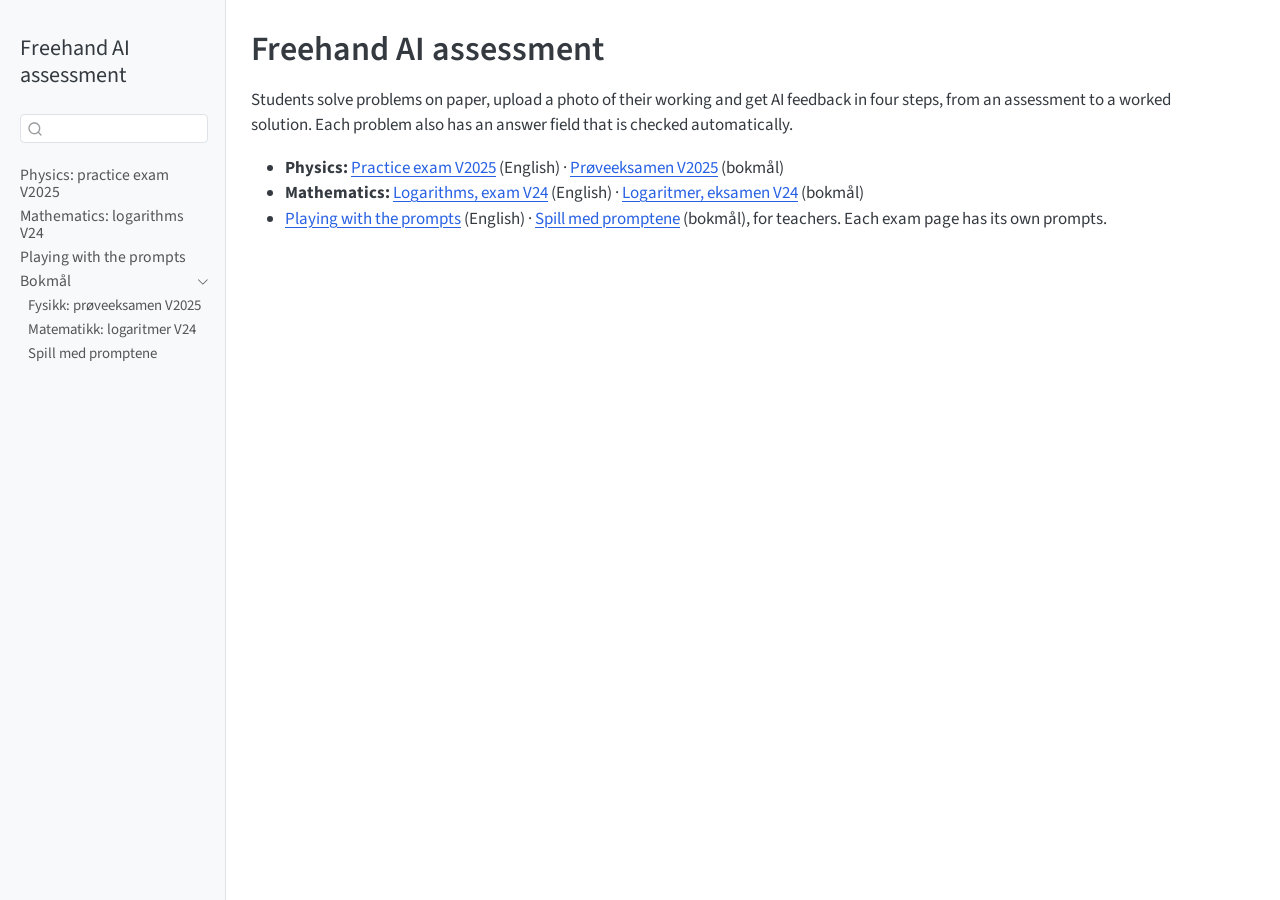
==== commit 0d51fb6c: "deploy: 0a2c5a8de3aa869d5de2226008e888dd0363b1c9" ====
--- a/index.html
+++ b/index.html
@@ -125,7 +125,13 @@
         <li class="sidebar-item">
   <div class="sidebar-item-container"> 
   <a href="./pages/handwriting-ai.html" class="sidebar-item-text sidebar-link">
- <span class="menu-text">Practice exam V2025</span></a>
+ <span class="menu-text">Physics: practice exam V2025</span></a>
+  </div>
+</li>
+        <li class="sidebar-item">
+  <div class="sidebar-item-container"> 
+  <a href="./pages/logarithms-ai.html" class="sidebar-item-text sidebar-link">
+ <span class="menu-text">Mathematics: logarithms V24</span></a>
   </div>
 </li>
         <li class="sidebar-item">
@@ -134,18 +140,35 @@
  <span class="menu-text">Playing with the prompts</span></a>
   </div>
 </li>
-        <li class="sidebar-item">
+        <li class="sidebar-item sidebar-item-section">
+      <div class="sidebar-item-container"> 
+            <a class="sidebar-item-text sidebar-link text-start" data-bs-toggle="collapse" data-bs-target="#quarto-sidebar-section-1" role="navigation" aria-expanded="true">
+ <span class="menu-text">Bokmål</span></a>
+          <a class="sidebar-item-toggle text-start" data-bs-toggle="collapse" data-bs-target="#quarto-sidebar-section-1" role="navigation" aria-expanded="true" aria-label="Toggle section">
+            <i class="bi bi-chevron-right ms-2"></i>
+          </a> 
+      </div>
+      <ul id="quarto-sidebar-section-1" class="collapse list-unstyled sidebar-section depth1 show">  
+          <li class="sidebar-item">
   <div class="sidebar-item-container"> 
   <a href="./pages/handskrift-ki.html" class="sidebar-item-text sidebar-link">
- <span class="menu-text">Prøveeksamen V2025 (bokmål)</span></a>
+ <span class="menu-text">Fysikk: prøveeksamen V2025</span></a>
   </div>
 </li>
-        <li class="sidebar-item">
+          <li class="sidebar-item">
+  <div class="sidebar-item-container"> 
+  <a href="./pages/logaritmer-ki.html" class="sidebar-item-text sidebar-link">
+ <span class="menu-text">Matematikk: logaritmer V24</span></a>
+  </div>
+</li>
+          <li class="sidebar-item">
   <div class="sidebar-item-container"> 
   <a href="./pages/handskrift-ki-prompter.html" class="sidebar-item-text sidebar-link">
- <span class="menu-text">Spill med promptene (bokmål)</span></a>
+ <span class="menu-text">Spill med promptene</span></a>
   </div>
 </li>
+      </ul>
+  </li>
     </ul>
     </div>
 </nav>
@@ -177,10 +200,11 @@
 </header>
 
 
-<p>Students solve physics problems on paper, upload a photo of their working and get AI feedback in four steps, from an assessment to a worked solution.</p>
+<p>Students solve problems on paper, upload a photo of their working and get AI feedback in four steps, from an assessment to a worked solution. Each problem also has an answer field that is checked automatically.</p>
 <ul>
-<li><a href="./pages/handwriting-ai.html">Practice exam V2025</a> (English) · <a href="./pages/handskrift-ki.html">Prøveeksamen V2025</a> (bokmål)</li>
-<li><a href="./pages/handwriting-ai-prompts.html">Playing with the prompts</a> (English) · <a href="./pages/handskrift-ki-prompter.html">Spill med promptene</a> (bokmål), for teachers</li>
+<li><strong>Physics:</strong> <a href="./pages/handwriting-ai.html">Practice exam V2025</a> (English) · <a href="./pages/handskrift-ki.html">Prøveeksamen V2025</a> (bokmål)</li>
+<li><strong>Mathematics:</strong> <a href="./pages/logarithms-ai.html">Logarithms, exam V24</a> (English) · <a href="./pages/logaritmer-ki.html">Logaritmer, eksamen V24</a> (bokmål)</li>
+<li><a href="./pages/handwriting-ai-prompts.html">Playing with the prompts</a> (English) · <a href="./pages/handskrift-ki-prompter.html">Spill med promptene</a> (bokmål), for teachers. Each exam page has its own prompts.</li>
 </ul>
 
 
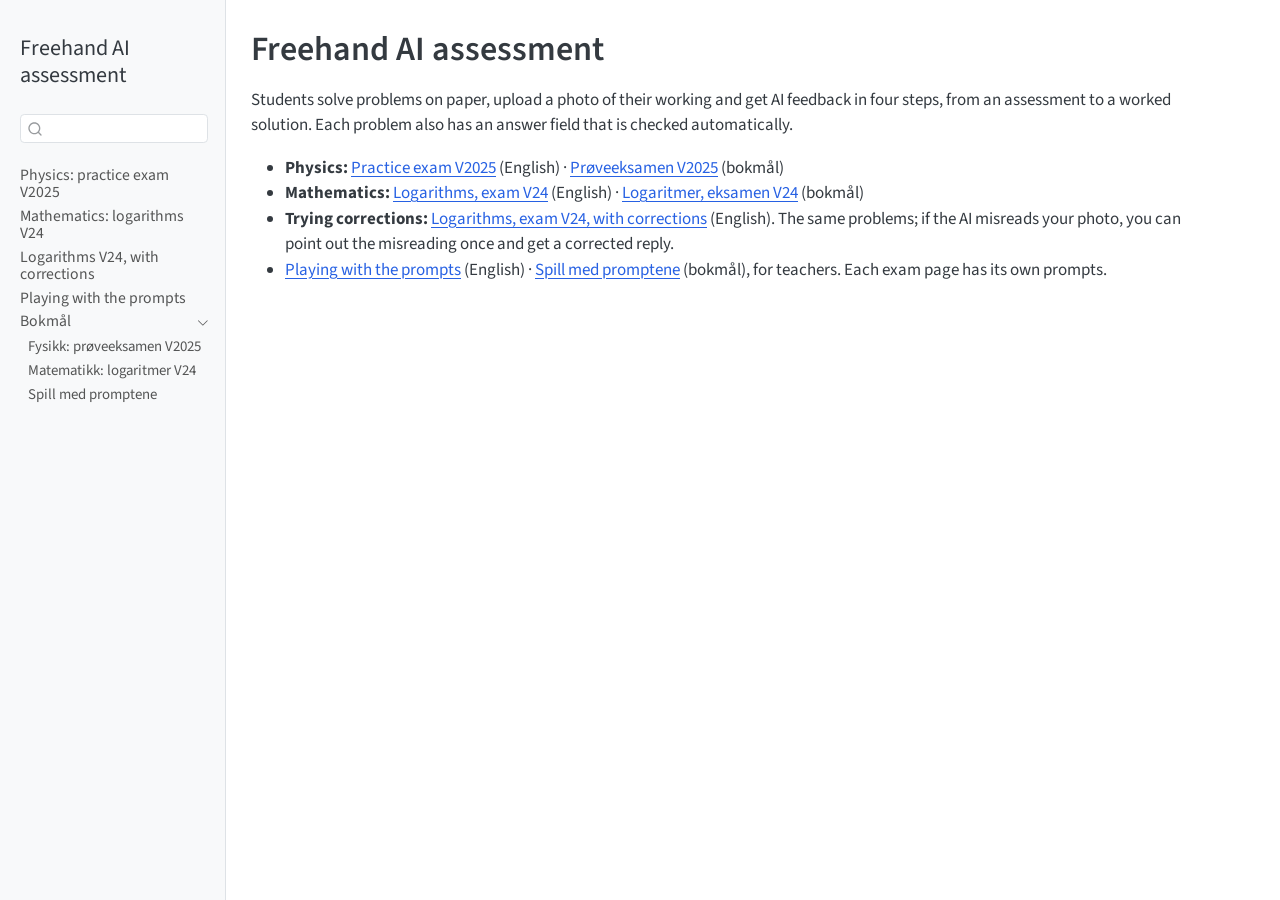
==== commit f55f8459: "deploy: 0f50376b197f2fcc6036663bb70af68ecfdc9848" ====
--- a/index.html
+++ b/index.html
@@ -40,7 +40,7 @@
 <link href="site_libs/quarto-html/quarto-syntax-highlighting-ed96de9b727972fe78a7b5d16c58bf87.css" rel="stylesheet" id="quarto-text-highlighting-styles">
 <script src="site_libs/bootstrap/bootstrap.min.js"></script>
 <link href="site_libs/bootstrap/bootstrap-icons.css" rel="stylesheet">
-<link href="site_libs/bootstrap/bootstrap-f6725ec72a40a9c11b774886aa13be2c.min.css" rel="stylesheet" append-hash="true" id="quarto-bootstrap" data-mode="light">
+<link href="site_libs/bootstrap/bootstrap-c6669f314574ffb5c6e6ac04e055238e.min.css" rel="stylesheet" append-hash="true" id="quarto-bootstrap" data-mode="light">
 <script src="site_libs/quarto-contrib/ctm-coi-frame-startup-1/coi-frame-startup.js"></script>
 <script src="site_libs/quarto-contrib/ctm-assets-0.9.0/assets.js"></script>
 <script src="site_libs/quarto-contrib/ctm-locale-0.9.0/ctm-locale.js"></script>
@@ -136,6 +136,12 @@
 </li>
         <li class="sidebar-item">
   <div class="sidebar-item-container"> 
+  <a href="./pages/logarithms-corrections.html" class="sidebar-item-text sidebar-link">
+ <span class="menu-text">Logarithms V24, with corrections</span></a>
+  </div>
+</li>
+        <li class="sidebar-item">
+  <div class="sidebar-item-container"> 
   <a href="./pages/handwriting-ai-prompts.html" class="sidebar-item-text sidebar-link">
  <span class="menu-text">Playing with the prompts</span></a>
   </div>
@@ -204,6 +210,7 @@
 <ul>
 <li><strong>Physics:</strong> <a href="./pages/handwriting-ai.html">Practice exam V2025</a> (English) · <a href="./pages/handskrift-ki.html">Prøveeksamen V2025</a> (bokmål)</li>
 <li><strong>Mathematics:</strong> <a href="./pages/logarithms-ai.html">Logarithms, exam V24</a> (English) · <a href="./pages/logaritmer-ki.html">Logaritmer, eksamen V24</a> (bokmål)</li>
+<li><strong>Trying corrections:</strong> <a href="./pages/logarithms-corrections.html">Logarithms, exam V24, with corrections</a> (English). The same problems; if the AI misreads your photo, you can point out the misreading once and get a corrected reply.</li>
 <li><a href="./pages/handwriting-ai-prompts.html">Playing with the prompts</a> (English) · <a href="./pages/handskrift-ki-prompter.html">Spill med promptene</a> (bokmål), for teachers. Each exam page has its own prompts.</li>
 </ul>
 
--- a/site_libs/quarto-contrib/ai-feedback-0.9.0/ai-feedback.css
+++ b/site_libs/quarto-contrib/ai-feedback-0.9.0/ai-feedback.css
@@ -1,6 +1,7 @@
 .ai-feedback-activity { border: 1px solid #c9d8e2; border-left: 4px solid #297a85; border-radius: .4rem; padding: 1.2rem; margin: 1.5rem 0; }
 .ai-feedback-activity > label { display: block; font-weight: 600; margin: .7rem 0 .3rem; }
 .ai-feedback-activity textarea { display: block; width: 100%; padding: .75rem; border: 1px solid #8a9ba8; border-radius: .3rem; font: inherit; resize: vertical; }
+.ai-feedback-activity > textarea[hidden], .ai-feedback-activity > label[hidden] { display: none; }
 .ai-feedback-activity input[type="file"] { display: block; width: 100%; max-width: 100%; min-width: 0; font: inherit; }
 /* Common CTM button size, shared by all CTM components (math-exercise,
    py-exercise, pyodide-interaktiv, ai-feedback). Set the --ctm-button-*
@@ -29,6 +30,10 @@
 .ai-feedback-images figure a { display: block; }
 .ai-feedback-context, .ai-context, .math-exercise-context, .feedback-source { background: #f5f8f9; padding: .8rem 1rem; border-radius: .3rem; margin: .8rem 0; }
 .ai-feedback-hint { font-size: .85rem; font-weight: 600; }
+.ai-feedback-correction { border-top: 1px solid #c9d8e2; margin-top: .8rem; padding-top: .5rem; }
+.ai-feedback-correction label { display: block; font-weight: 600; }
+.ai-feedback-correction textarea { display: block; width: 100%; padding: .6rem; margin-top: .3rem; font: inherit; resize: vertical; }
+.ai-feedback-correction form[hidden] { display: none; }
 .ai-feedback-body table { width: 100%; border-collapse: collapse; }
 .ai-feedback-body td, .ai-feedback-body th { border: 1px solid #c9d8e2; padding: .3rem; }
 
--- a/styles.css
+++ b/styles.css
@@ -6,3 +6,14 @@
 /* Language switch between the English and bokmål twin pages. */
 .language-switch { text-align: right; font-size: .95em; margin: -.5rem 0 1rem; }
 .language-switch p { margin: 0; }
+/* Collapsed exercise source (_filters/example-source.lua). */
+.math-example-source {
+  margin: .4rem 0 1.6rem;
+  border: 1px solid var(--bs-border-color, #dee2e6);
+  border-radius: .4rem;
+  background: var(--bs-tertiary-bg, #f8f9fa);
+}
+.math-example-source > summary { padding: .45rem .8rem; color: var(--bs-secondary-color, #6c757d); font-weight: 600; font-size: .9em; }
+details.math-example-source[open] > summary { margin-bottom: 0; border-bottom: 1px solid var(--bs-border-color, #dee2e6); }
+.math-example-source pre { margin: 0; padding: .85rem 1rem; border: 0; max-height: 34rem; overflow: auto; white-space: pre; }
+.math-example-source code { font-size: .8rem; }
